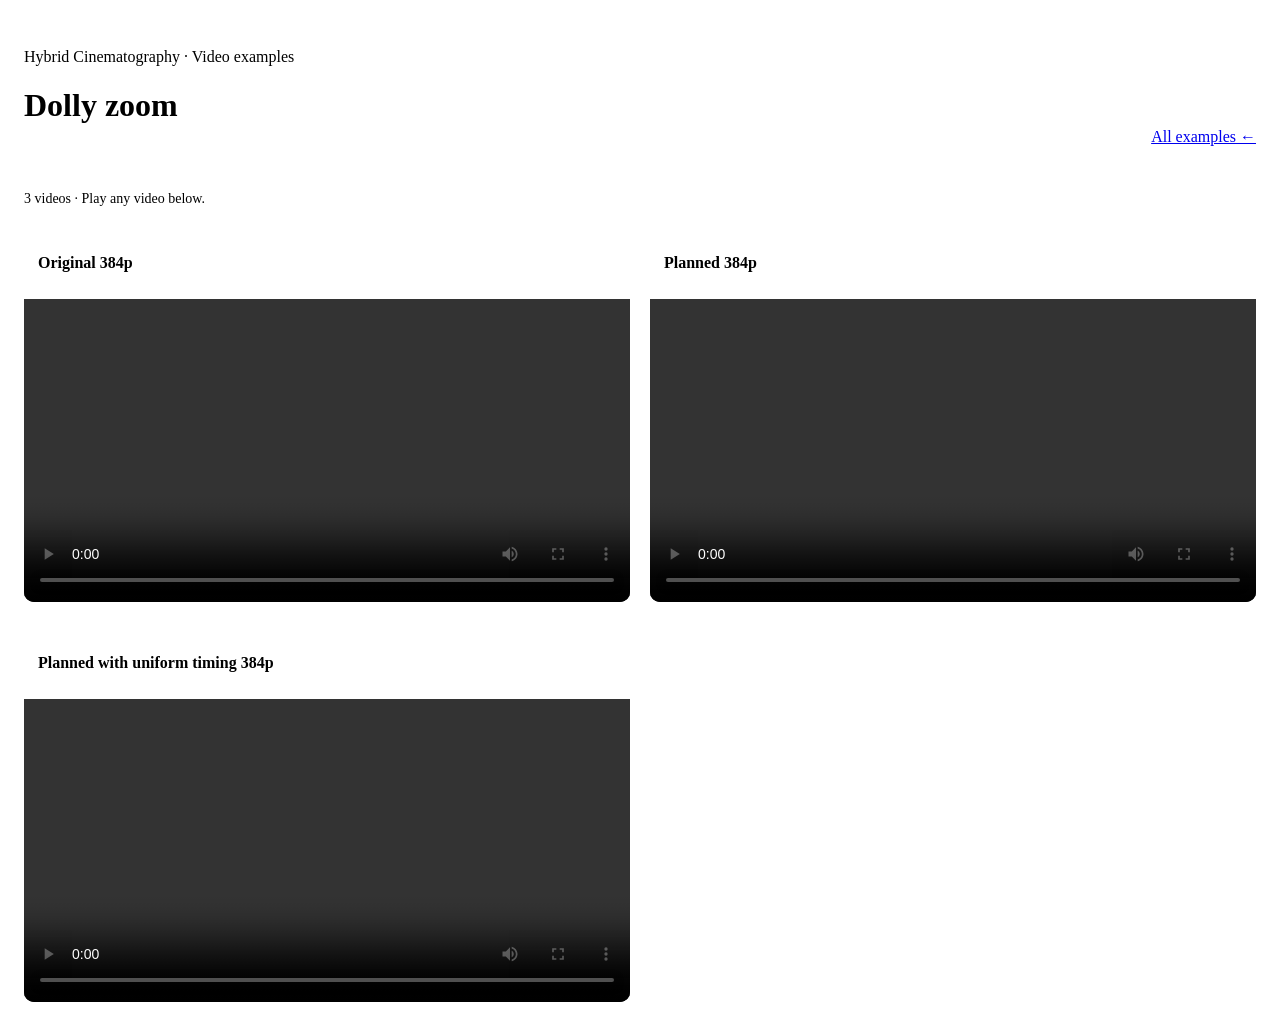
==== assets/videos/dolly_zoom.html @ b965c0f9 "Create Hybrid Cinematography project website" ====
<!doctype html>
<html lang="en"><head><meta charset="utf-8"><meta name="viewport" content="width=device-width,initial-scale=1">
<title>Dolly zoom · Video examples</title><link rel="stylesheet" href="../viewer.css"><link rel="stylesheet" href="../gallery.css"></head>
<body><main class="gallery"><header class="gallery-header"><div><p class="eyebrow">Hybrid Cinematography · Video examples</p><h1>Dolly zoom</h1></div>
<a href="../../index.html#video-examples">All examples ←</a></header>
<p class="video-intro">3 videos · Play any video below.</p>
<section class="video-grid" aria-label="Videos"><article class="video-item"><h2>Original 384p</h2><video controls playsinline preload="metadata" aria-label="Original 384p" src="../../VIDEO_EXAMPLES/dolly_zoom/original_384p.mp4">Your browser cannot play this video. <a href="../../VIDEO_EXAMPLES/dolly_zoom/original_384p.mp4">Open video</a>.</video></article><article class="video-item"><h2>Planned 384p</h2><video controls playsinline preload="metadata" aria-label="Planned 384p" src="../../VIDEO_EXAMPLES/dolly_zoom/PLANNED_384p.mp4">Your browser cannot play this video. <a href="../../VIDEO_EXAMPLES/dolly_zoom/PLANNED_384p.mp4">Open video</a>.</video></article><article class="video-item"><h2>Planned with uniform timing 384p</h2><video controls playsinline preload="metadata" aria-label="Planned with uniform timing 384p" src="../../VIDEO_EXAMPLES/dolly_zoom/PLANNED_with_uniform_timing_384p.mp4">Your browser cannot play this video. <a href="../../VIDEO_EXAMPLES/dolly_zoom/PLANNED_with_uniform_timing_384p.mp4">Open video</a>.</video></article></section>
</main></body></html>
---- assets/gallery.css ----
.gallery{max-width:1500px;margin:auto;padding:24px 16px}.gallery-header{display:flex;justify-content:space-between;align-items:flex-end;gap:24px;padding-bottom:25px;border-bottom:1px solid var(--line)}.gallery-header h1{font-size:clamp(24px,3vw,32px);font-weight:800}.gallery-count{font:13px var(--font-m);color:var(--ink-dim);white-space:nowrap;padding-bottom:6px}
.guide{padding:24px 0;margin-bottom:24px;border-bottom:1px solid var(--line);display:grid;grid-template-columns:1fr 2fr;column-gap:38px;row-gap:16px;scroll-margin-top:24px}.guide-intro p{margin-top:7px;font-size:14px;color:var(--ink-dim);max-width:340px}.guide ol{margin:0;padding:0;list-style:none;counter-reset:steps;display:grid;grid-template-columns:repeat(3,1fr);gap:22px}.guide li{counter-increment:steps}.guide li:before{content:counter(steps,decimal-leading-zero);display:block;font:13px var(--font-m);color:var(--out);margin-bottom:8px}.guide li b{display:block;font-size:15px;margin-bottom:3px}.guide li span{display:block;color:var(--ink-dim);font-size:14px}.guide-foot{grid-column:1/-1;font-size:13px;color:var(--ink-dim)}
.scene-grid{display:grid;grid-template-columns:repeat(3,minmax(0,1fr));gap:24px 20px}.scene{text-decoration:none;color:var(--ink);display:block;min-width:0;border:1px solid var(--line);border-radius:10px;overflow:hidden;background:var(--surface);transition:border-color .15s}.scene:hover{border-color:var(--out);color:var(--ink)}.thumb{aspect-ratio:16/9;background:#080c12;overflow:hidden}.thumb img{display:block;width:100%;height:100%;object-fit:contain}.scene-info{display:flex;align-items:baseline;gap:10px;padding:14px}.scene-number{font:12px var(--font-m);color:var(--out)}.scene-info h2{font-size:16px;line-height:1.3;margin-bottom:5px}.scene-info p{font-size:12px;color:var(--ink-dim)}.open{font-size:12px;color:var(--out);margin-left:auto;white-space:nowrap}
.reading{border-top:1px solid var(--line);margin-top:30px;padding-top:24px;display:grid;grid-template-columns:1fr 1fr;gap:40px}.reading h2{margin-bottom:12px}.reading p{font-size:14px;color:var(--ink-dim);margin-top:8px}.reading b{color:var(--ink);font-weight:500}footer{border-top:1px solid var(--line);margin-top:28px;padding-top:18px;color:var(--ink-dim);font-size:13px}footer p+p{margin-top:6px}
.video-section{border-top:1px solid var(--line);margin-top:30px;padding-top:24px;scroll-margin-top:24px}.video-heading{margin-bottom:18px}.video-heading h2{font-size:22px}.video-heading p,.video-intro{font-size:14px;color:var(--ink-dim);margin-top:6px}.video-intro{margin:20px 0}.video-grid{display:grid;grid-template-columns:repeat(auto-fit,minmax(min(100%,400px),1fr));gap:24px 20px;align-items:start}.single-video{max-width:1000px;margin:auto}.video-item{min-width:0;border:1px solid var(--line);border-radius:10px;overflow:hidden}.video-item h2{padding:14px;font-size:16px;overflow-wrap:anywhere}.video-item video{display:block;width:100%;height:auto;background:#000}
@media(max-width:1100px){.scene-grid{grid-template-columns:repeat(2,minmax(0,1fr))}.guide{grid-template-columns:1fr}.guide-intro p{max-width:none}.open{font-size:12px}}@media(max-width:600px){.gallery{padding:24px 16px}.gallery-header{align-items:flex-start;flex-direction:column;gap:12px}.guide ol{grid-template-columns:1fr;gap:16px}.guide li{display:grid;grid-template-columns:28px 1fr;column-gap:10px}.guide li:before{grid-row:1/3;margin:3px 0 0}.guide li span{grid-column:2}.scene-grid{grid-template-columns:1fr;gap:18px}.reading{grid-template-columns:1fr;gap:20px}}
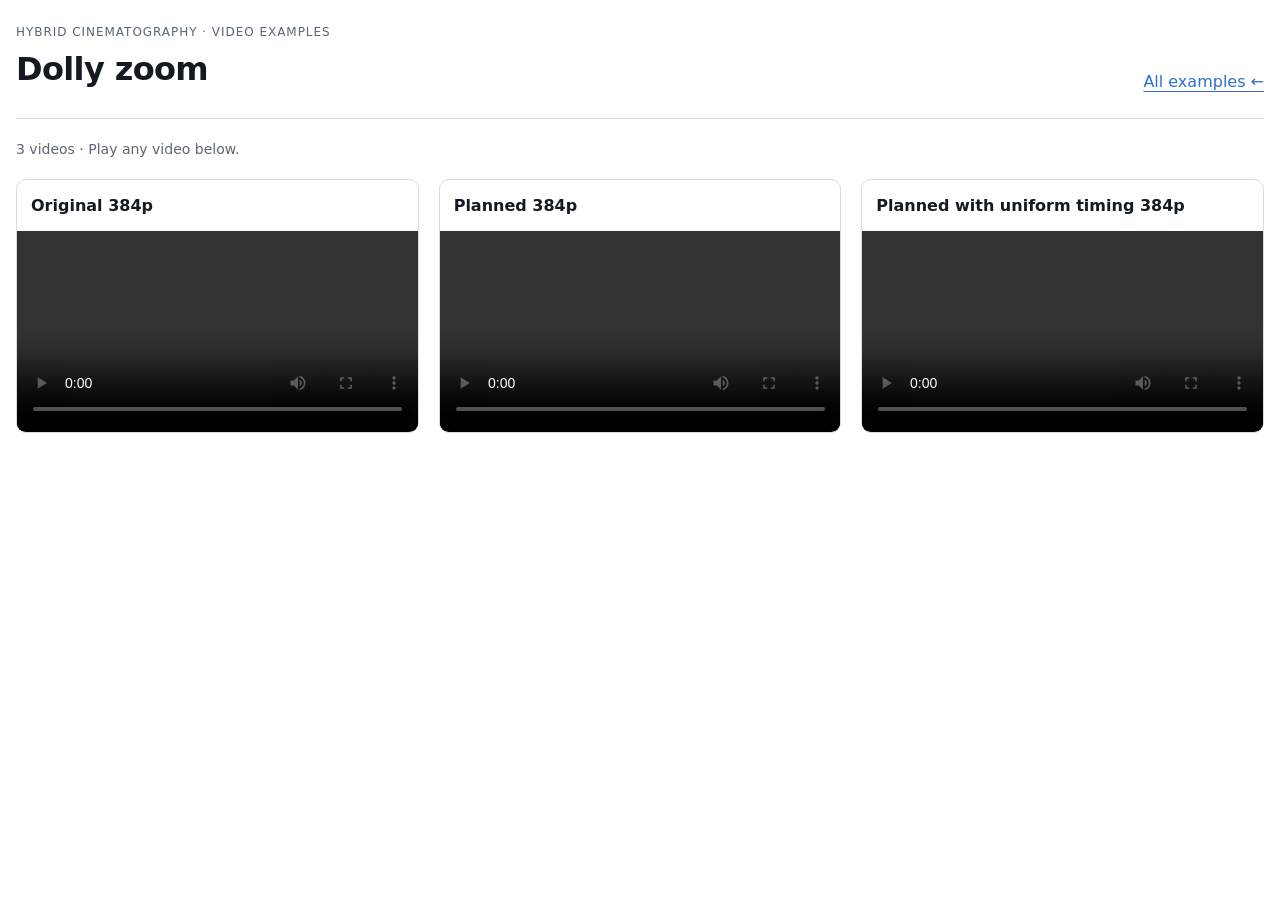
==== commit 716b33b4: "Remove full interactive scenes from the public project page" ====
--- a/assets/videos/dolly_zoom.html
+++ b/assets/videos/dolly_zoom.html
@@ -1,6 +1,6 @@
 <!doctype html>
 <html lang="en"><head><meta charset="utf-8"><meta name="viewport" content="width=device-width,initial-scale=1">
-<title>Dolly zoom · Video examples</title><link rel="stylesheet" href="../viewer.css"><link rel="stylesheet" href="../gallery.css"></head>
+<title>Dolly zoom · Video examples</title><link rel="stylesheet" href="../base.css"><link rel="stylesheet" href="../gallery.css"></head>
 <body><main class="gallery"><header class="gallery-header"><div><p class="eyebrow">Hybrid Cinematography · Video examples</p><h1>Dolly zoom</h1></div>
 <a href="../../index.html#video-examples">All examples ←</a></header>
 <p class="video-intro">3 videos · Play any video below.</p>
--- a/assets/base.css
+++ b/assets/base.css
@@ -0,0 +1,16 @@
+:root{color-scheme:light;--ground:#fff;--surface:#fff;--line:#d5dce5;--ink:#141a22;--ink-dim:#5a6674;--out:#2f6fd0;--font-d:"Archivo",system-ui,sans-serif;--font-b:"IBM Plex Sans",system-ui,sans-serif;--font-m:"IBM Plex Mono",ui-monospace,monospace}
+*{box-sizing:border-box} [hidden]{display:none!important}
+body{margin:0;background:var(--ground);color:var(--ink);font:16px/1.45 var(--font-b);-webkit-font-smoothing:antialiased}
+a{color:var(--out);text-underline-offset:4px} a:hover{color:#17488f}
+button,input{font:inherit} button,input[type=range]{cursor:pointer}
+button:focus-visible,a:focus-visible,input:focus-visible{outline:3px solid var(--out);outline-offset:4px}
+button{border:1px solid var(--line);border-radius:7px;background:transparent;color:var(--ink);padding:7px 12px;font-size:14px;min-height:36px}
+button:hover{border-color:var(--out)}button:disabled{opacity:.45;cursor:default}
+button[aria-pressed=true]{border-color:var(--out);color:var(--ink);font-weight:600}
+h1,h2,p{margin:0}h1{font-family:var(--font-d);font-weight:800;font-size:clamp(20px,2vw,24px);letter-spacing:-.02em}h2{font-family:var(--font-d);font-size:16px;font-weight:600}
+.eyebrow{font-size:12px;text-transform:uppercase;letter-spacing:.08em;color:var(--ink-dim);margin-bottom:5px}
+.caption{font-size:13px;color:var(--ink-dim);margin-top:10px}
+input[type=range]{appearance:none;-webkit-appearance:none;display:block;width:100%;height:26px;margin:4px 0;background:transparent}
+input[type=range]::-webkit-slider-runnable-track{height:6px;border-radius:4px;background:linear-gradient(to right,var(--fill,var(--out)) var(--p,100%),var(--line) var(--p,100%))}
+input[type=range]::-webkit-slider-thumb{appearance:none;-webkit-appearance:none;width:18px;height:18px;border-radius:50%;background:#fff;border:1px solid #8d9aab;margin-top:-6px}
+input[type=range]::-moz-range-track{height:6px;background:var(--line);border-radius:4px}input[type=range]::-moz-range-progress{height:6px;background:var(--out)}input[type=range]::-moz-range-thumb{width:18px;height:18px;border-radius:50%;background:#fff;border:1px solid #8d9aab}
--- a/assets/gallery.css
+++ b/assets/gallery.css
@@ -1,7 +1,5 @@
 
-.gallery{max-width:1500px;margin:auto;padding:24px 16px}.gallery-header{display:flex;justify-content:space-between;align-items:flex-end;gap:24px;padding-bottom:25px;border-bottom:1px solid var(--line)}.gallery-header h1{font-size:clamp(24px,3vw,32px);font-weight:800}.gallery-count{font:13px var(--font-m);color:var(--ink-dim);white-space:nowrap;padding-bottom:6px}
-.guide{padding:24px 0;margin-bottom:24px;border-bottom:1px solid var(--line);display:grid;grid-template-columns:1fr 2fr;column-gap:38px;row-gap:16px;scroll-margin-top:24px}.guide-intro p{margin-top:7px;font-size:14px;color:var(--ink-dim);max-width:340px}.guide ol{margin:0;padding:0;list-style:none;counter-reset:steps;display:grid;grid-template-columns:repeat(3,1fr);gap:22px}.guide li{counter-increment:steps}.guide li:before{content:counter(steps,decimal-leading-zero);display:block;font:13px var(--font-m);color:var(--out);margin-bottom:8px}.guide li b{display:block;font-size:15px;margin-bottom:3px}.guide li span{display:block;color:var(--ink-dim);font-size:14px}.guide-foot{grid-column:1/-1;font-size:13px;color:var(--ink-dim)}
-.scene-grid{display:grid;grid-template-columns:repeat(3,minmax(0,1fr));gap:24px 20px}.scene{text-decoration:none;color:var(--ink);display:block;min-width:0;border:1px solid var(--line);border-radius:10px;overflow:hidden;background:var(--surface);transition:border-color .15s}.scene:hover{border-color:var(--out);color:var(--ink)}.thumb{aspect-ratio:16/9;background:#080c12;overflow:hidden}.thumb img{display:block;width:100%;height:100%;object-fit:contain}.scene-info{display:flex;align-items:baseline;gap:10px;padding:14px}.scene-number{font:12px var(--font-m);color:var(--out)}.scene-info h2{font-size:16px;line-height:1.3;margin-bottom:5px}.scene-info p{font-size:12px;color:var(--ink-dim)}.open{font-size:12px;color:var(--out);margin-left:auto;white-space:nowrap}
-.reading{border-top:1px solid var(--line);margin-top:30px;padding-top:24px;display:grid;grid-template-columns:1fr 1fr;gap:40px}.reading h2{margin-bottom:12px}.reading p{font-size:14px;color:var(--ink-dim);margin-top:8px}.reading b{color:var(--ink);font-weight:500}footer{border-top:1px solid var(--line);margin-top:28px;padding-top:18px;color:var(--ink-dim);font-size:13px}footer p+p{margin-top:6px}
+.gallery{max-width:1500px;margin:auto;padding:24px 16px}.gallery-header{display:flex;justify-content:space-between;align-items:flex-end;gap:24px;padding-bottom:25px;border-bottom:1px solid var(--line)}.gallery-header h1{font-size:clamp(24px,3vw,32px);font-weight:800}
+.scene-grid{display:grid;grid-template-columns:repeat(3,minmax(0,1fr));gap:24px 20px}.scene{text-decoration:none;color:var(--ink);display:block;min-width:0;border:1px solid var(--line);border-radius:10px;overflow:hidden;background:var(--surface);transition:border-color .15s}.scene:hover{border-color:var(--out);color:var(--ink)}.thumb{aspect-ratio:16/9;background:#080c12;overflow:hidden}.thumb img{display:block;width:100%;height:100%;object-fit:contain}.scene-info{display:flex;align-items:baseline;gap:10px;padding:14px}.scene-info h2{font-size:16px;line-height:1.3;margin-bottom:5px}.scene-info p{font-size:12px;color:var(--ink-dim)}.open{font-size:12px;color:var(--out);margin-left:auto;white-space:nowrap}
 .video-section{border-top:1px solid var(--line);margin-top:30px;padding-top:24px;scroll-margin-top:24px}.video-heading{margin-bottom:18px}.video-heading h2{font-size:22px}.video-heading p,.video-intro{font-size:14px;color:var(--ink-dim);margin-top:6px}.video-intro{margin:20px 0}.video-grid{display:grid;grid-template-columns:repeat(auto-fit,minmax(min(100%,400px),1fr));gap:24px 20px;align-items:start}.single-video{max-width:1000px;margin:auto}.video-item{min-width:0;border:1px solid var(--line);border-radius:10px;overflow:hidden}.video-item h2{padding:14px;font-size:16px;overflow-wrap:anywhere}.video-item video{display:block;width:100%;height:auto;background:#000}
-@media(max-width:1100px){.scene-grid{grid-template-columns:repeat(2,minmax(0,1fr))}.guide{grid-template-columns:1fr}.guide-intro p{max-width:none}.open{font-size:12px}}@media(max-width:600px){.gallery{padding:24px 16px}.gallery-header{align-items:flex-start;flex-direction:column;gap:12px}.guide ol{grid-template-columns:1fr;gap:16px}.guide li{display:grid;grid-template-columns:28px 1fr;column-gap:10px}.guide li:before{grid-row:1/3;margin:3px 0 0}.guide li span{grid-column:2}.scene-grid{grid-template-columns:1fr;gap:18px}.reading{grid-template-columns:1fr;gap:20px}}
+@media(max-width:1100px){.scene-grid{grid-template-columns:repeat(2,minmax(0,1fr))}.open{font-size:12px}}@media(max-width:600px){.gallery{padding:24px 16px}.gallery-header{align-items:flex-start;flex-direction:column;gap:12px}.scene-grid{grid-template-columns:1fr;gap:18px}}
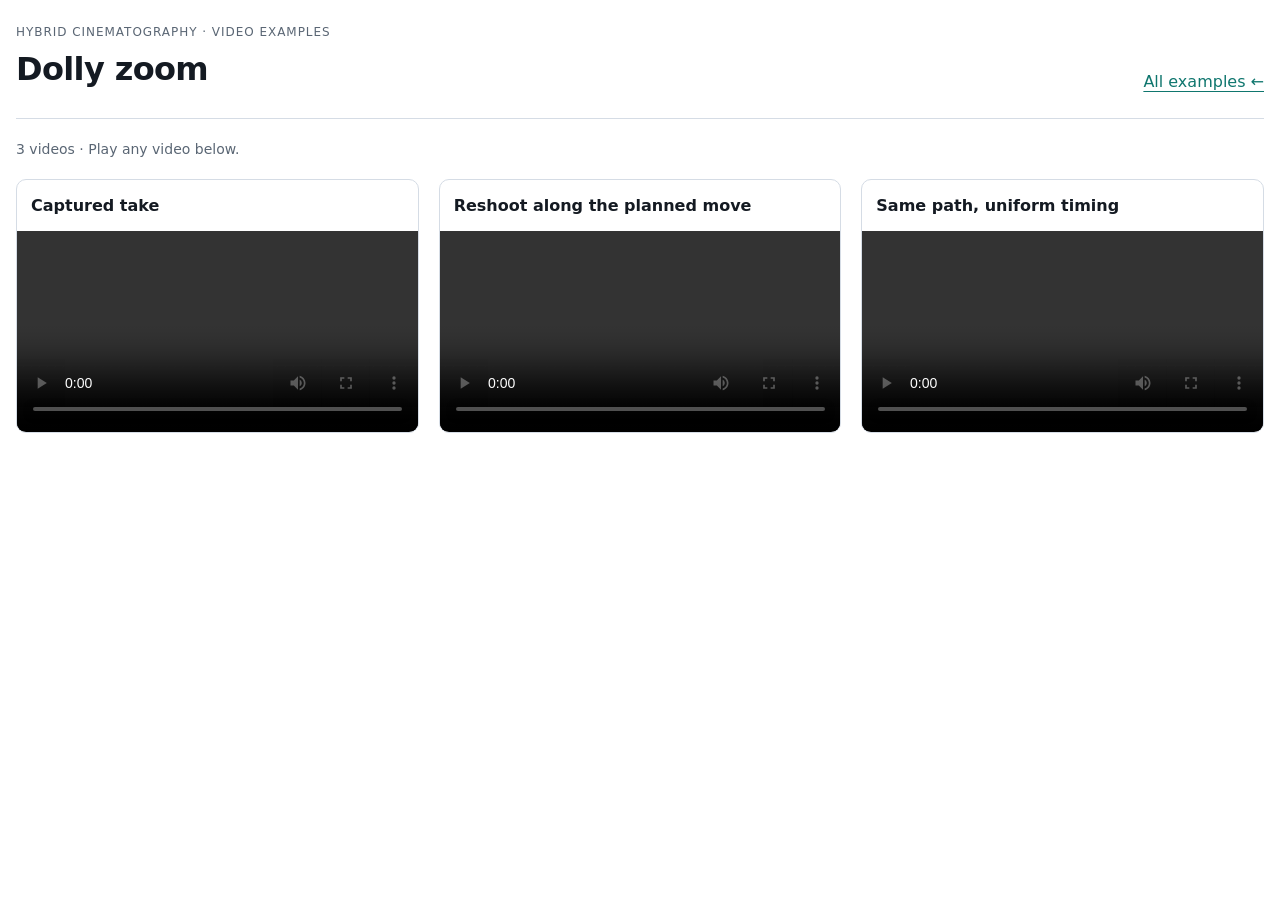
==== commit 9c79a328: "update color scheme and minor revision to texts" ====
--- a/assets/videos/dolly_zoom.html
+++ b/assets/videos/dolly_zoom.html
@@ -4,5 +4,22 @@
 <body><main class="gallery"><header class="gallery-header"><div><p class="eyebrow">Hybrid Cinematography · Video examples</p><h1>Dolly zoom</h1></div>
 <a href="../../index.html#video-examples">All examples ←</a></header>
 <p class="video-intro">3 videos · Play any video below.</p>
-<section class="video-grid" aria-label="Videos"><article class="video-item"><h2>Original 384p</h2><video controls playsinline preload="metadata" aria-label="Original 384p" src="../../VIDEO_EXAMPLES/dolly_zoom/original_384p.mp4">Your browser cannot play this video. <a href="../../VIDEO_EXAMPLES/dolly_zoom/original_384p.mp4">Open video</a>.</video></article><article class="video-item"><h2>Planned 384p</h2><video controls playsinline preload="metadata" aria-label="Planned 384p" src="../../VIDEO_EXAMPLES/dolly_zoom/PLANNED_384p.mp4">Your browser cannot play this video. <a href="../../VIDEO_EXAMPLES/dolly_zoom/PLANNED_384p.mp4">Open video</a>.</video></article><article class="video-item"><h2>Planned with uniform timing 384p</h2><video controls playsinline preload="metadata" aria-label="Planned with uniform timing 384p" src="../../VIDEO_EXAMPLES/dolly_zoom/PLANNED_with_uniform_timing_384p.mp4">Your browser cannot play this video. <a href="../../VIDEO_EXAMPLES/dolly_zoom/PLANNED_with_uniform_timing_384p.mp4">Open video</a>.</video></article></section>
-</main></body></html>
+<section class="video-grid" aria-label="Videos"><article class="video-item"><h2>Captured take</h2><video controls playsinline preload="metadata" aria-label="Captured take" src="../../VIDEO_EXAMPLES/dolly_zoom/original_384p.mp4">Your browser cannot play this video. <a href="../../VIDEO_EXAMPLES/dolly_zoom/original_384p.mp4">Open video</a>.</video></article><article class="video-item"><h2>Reshoot along the planned move</h2><video controls playsinline preload="metadata" aria-label="Reshoot along the planned move" src="../../VIDEO_EXAMPLES/dolly_zoom/PLANNED_384p.mp4">Your browser cannot play this video. <a href="../../VIDEO_EXAMPLES/dolly_zoom/PLANNED_384p.mp4">Open video</a>.</video></article><article class="video-item"><h2>Same path, uniform timing</h2><video controls playsinline preload="metadata" aria-label="Same path, uniform timing" src="../../VIDEO_EXAMPLES/dolly_zoom/PLANNED_with_uniform_timing_384p.mp4">Your browser cannot play this video. <a href="../../VIDEO_EXAMPLES/dolly_zoom/PLANNED_with_uniform_timing_384p.mp4">Open video</a>.</video></article></section>
+</main><!-- Default Statcounter code for HybridCinematography
+https://hybridcinematography.github.io/ -->
+<script type="text/javascript">
+var sc_project=13358792;
+var sc_invisible=1;
+var sc_security="0e1bf05b";
+</script>
+<script type="text/javascript"
+src="https://www.statcounter.com/counter/counter.js"
+async></script>
+<noscript><div class="statcounter"><a title="Web Analytics"
+href="https://statcounter.com/" target="_blank"><img
+class="statcounter"
+src="https://c.statcounter.com/13358792/0/0e1bf05b/1/"
+alt="Web Analytics"
+referrerPolicy="no-referrer-when-downgrade"></a></div></noscript>
+<!-- End of Statcounter Code -->
+</body></html>
--- a/assets/base.css
+++ b/assets/base.css
@@ -1,7 +1,7 @@
-:root{color-scheme:light;--ground:#fff;--surface:#fff;--line:#d5dce5;--ink:#141a22;--ink-dim:#5a6674;--out:#2f6fd0;--font-d:"Archivo",system-ui,sans-serif;--font-b:"IBM Plex Sans",system-ui,sans-serif;--font-m:"IBM Plex Mono",ui-monospace,monospace}
+:root{color-scheme:light;--ground:#fff;--surface:#fff;--line:#d5dce5;--ink:#141a22;--ink-dim:#5a6674;--out:#0f766e;--font-d:"Archivo",system-ui,sans-serif;--font-b:"IBM Plex Sans",system-ui,sans-serif;--font-m:"IBM Plex Mono",ui-monospace,monospace}
 *{box-sizing:border-box} [hidden]{display:none!important}
 body{margin:0;background:var(--ground);color:var(--ink);font:16px/1.45 var(--font-b);-webkit-font-smoothing:antialiased}
-a{color:var(--out);text-underline-offset:4px} a:hover{color:#17488f}
+a{color:var(--out);text-underline-offset:4px} a:hover{color:#115e59}
 button,input{font:inherit} button,input[type=range]{cursor:pointer}
 button:focus-visible,a:focus-visible,input:focus-visible{outline:3px solid var(--out);outline-offset:4px}
 button{border:1px solid var(--line);border-radius:7px;background:transparent;color:var(--ink);padding:7px 12px;font-size:14px;min-height:36px}
